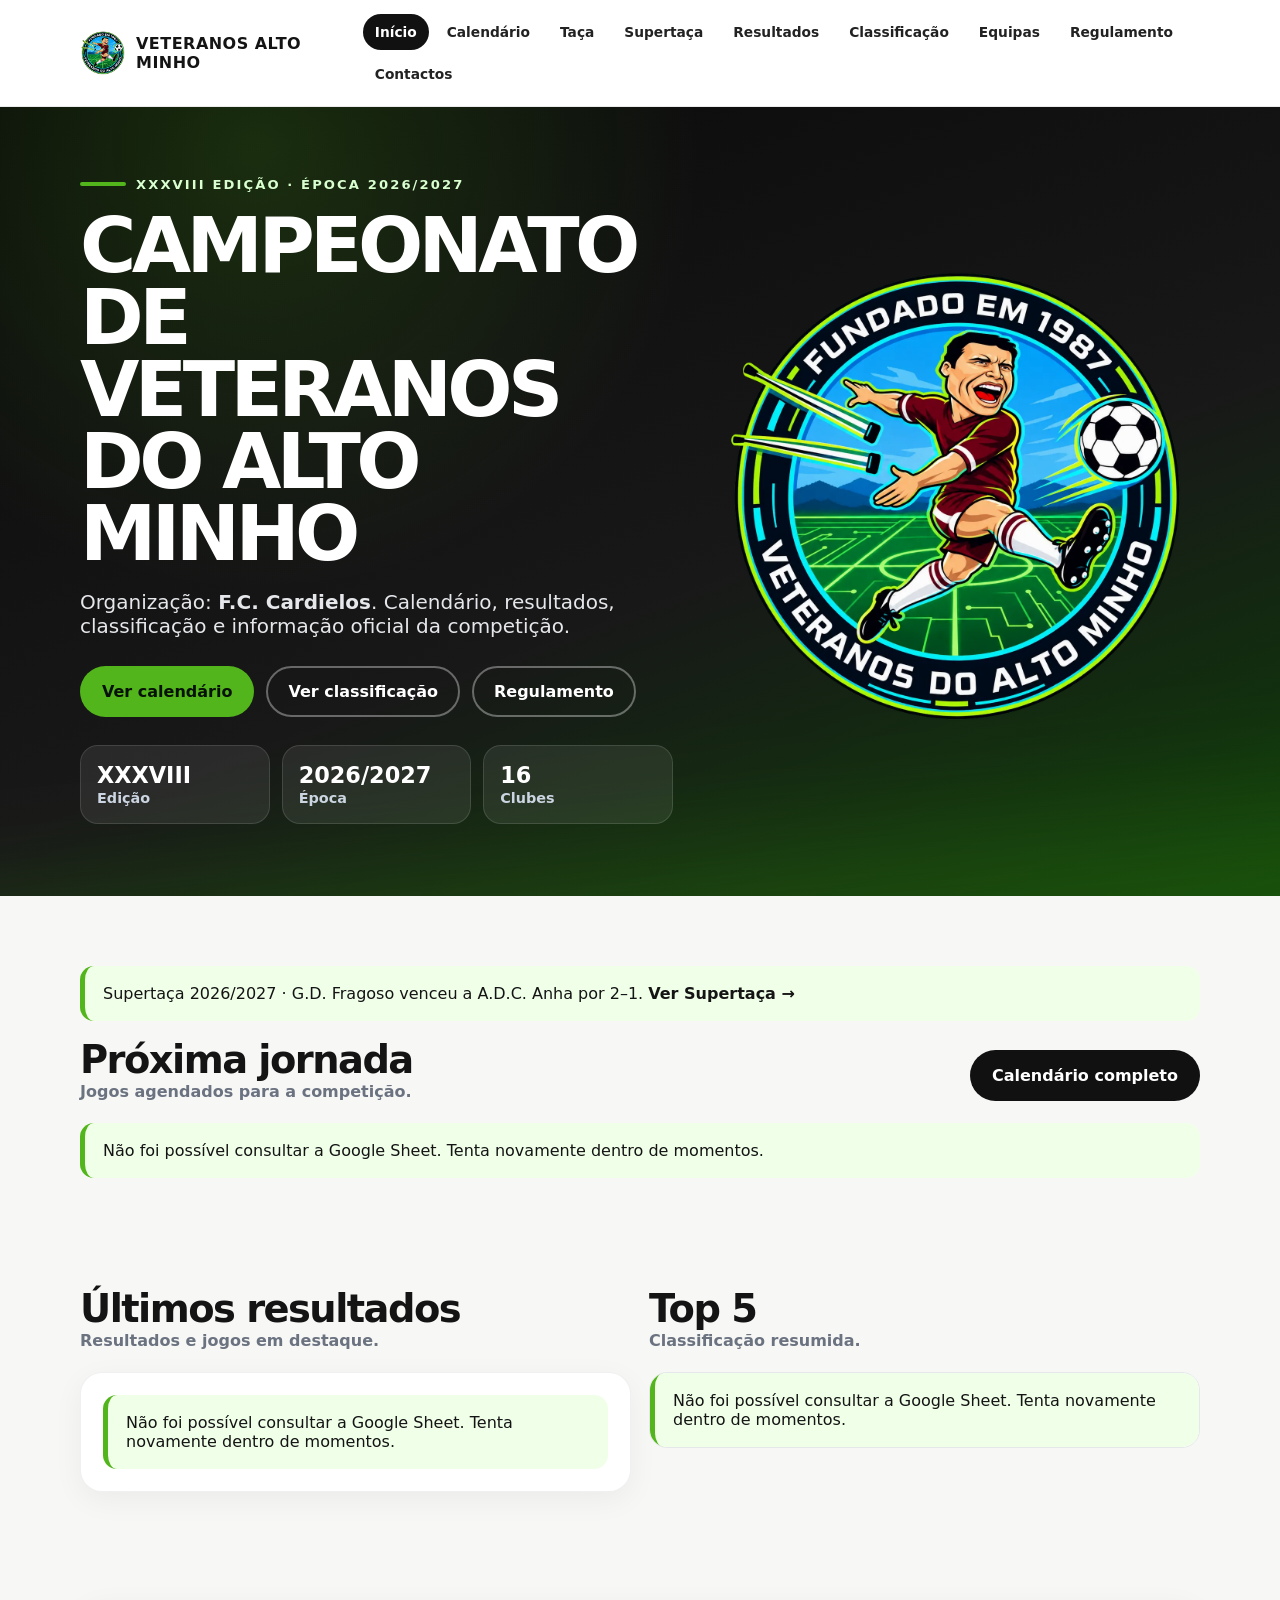
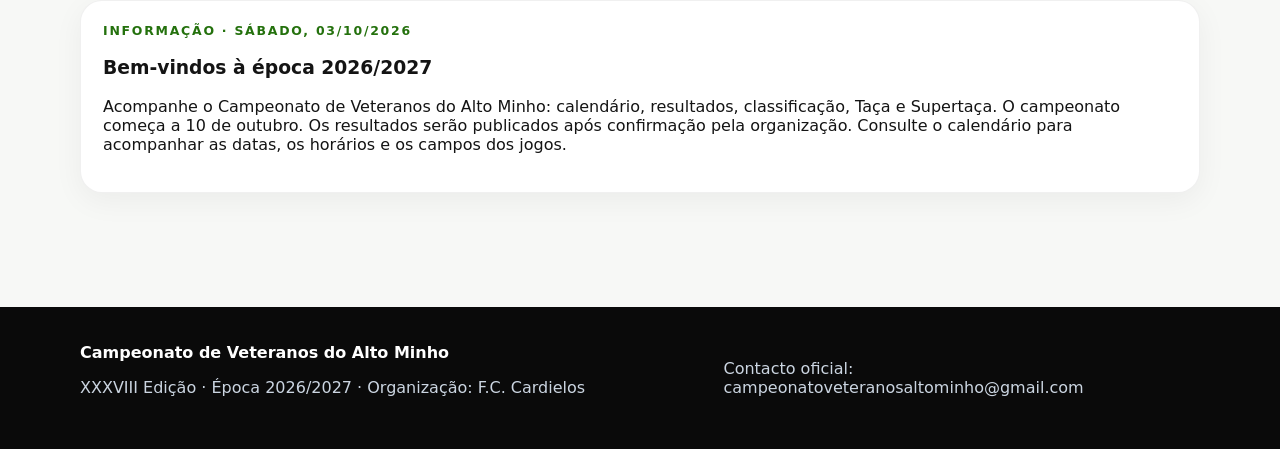
==== index.html @ b6aab8ee "Mostrar confirmação de horários a partir da coluna G da Agenda" ====
<!doctype html><html lang="pt"><head><meta charset="utf-8"><meta name="viewport" content="width=device-width, initial-scale=1"><title>Campeonato de Veteranos do Alto Minho</title><meta name="description" content="Site oficial do Campeonato de Veteranos do Alto Minho - XXXVIII Edição, Época 2026/2027.">
<link rel="canonical" href="https://veteranosaltominho.pt/">
<meta property="og:type" content="website">
<meta property="og:locale" content="pt_PT">
<meta property="og:site_name" content="Campeonato de Veteranos do Alto Minho">
<meta property="og:title" content="Campeonato de Veteranos do Alto Minho 2026/2027">
<meta property="og:description" content="Calendário, resultados, classificação e informação oficial do Campeonato de Veteranos do Alto Minho, organizado pelo F.C. Cardielos.">
<meta property="og:url" content="https://veteranosaltominho.pt/">
<meta property="og:image" content="https://veteranosaltominho.pt/assets/logo-veteranos-futurista-a.webp">
<meta name="twitter:card" content="summary">
<meta name="twitter:title" content="Campeonato de Veteranos do Alto Minho 2026/2027">
<meta name="twitter:description" content="Calendário, resultados, classificação e informação oficial da competição.">
<meta name="twitter:image" content="https://veteranosaltominho.pt/assets/logo-veteranos-futurista-a.webp"><link rel="stylesheet" href="css/style.css?v=horarios-20261012"></head><body>
<header class="site-header">
  <div class="container nav">
    <a class="brand" href="index.html"><span class="brand-mark"><img src="assets/logo-veteranos-futurista-a.webp" alt="Símbolo moderno do Campeonato de Veteranos do Alto Minho"></span><span>Veteranos Alto Minho</span></a>
    <button class="menu-toggle" type="button">Menu</button>
    <nav class="nav-links" aria-label="Navegação principal">
      <a href="index.html">Início</a>
      <a href="calendario.html">Calendário</a>
      <a href="taca.html">Taça</a>
      <a href="supertaca.html">Supertaça</a>
      <a href="resultados.html">Resultados</a>
      <a href="classificacao.html">Classificação</a>
      <a href="equipas.html">Equipas</a>
      <a href="https://drive.google.com/file/d/1g0T4pOqf1OW-V-WvV_u14Z8r9iGljokA/view?usp=sharing" target="_blank" rel="noopener noreferrer">Regulamento</a>
      <a href="contactos.html">Contactos</a>
    </nav>
  </div>
</header>
<main>
<section class="hero"><div class="container hero-inner"><div><span class="eyebrow">XXXVIII Edição · Época 2026/2027</span><h1>Campeonato de Veteranos do Alto Minho</h1><p>Organização: <strong>F.C. Cardielos</strong>. Calendário, resultados, classificação e informação oficial da competição.</p><div class="hero-actions"><a class="btn btn-primary" href="calendario.html">Ver calendário</a><a class="btn btn-ghost" href="classificacao.html">Ver classificação</a><a class="btn btn-ghost" href="https://drive.google.com/file/d/1g0T4pOqf1OW-V-WvV_u14Z8r9iGljokA/view?usp=sharing" target="_blank" rel="noopener noreferrer">Regulamento</a></div><div class="stats-strip"><div class="stat"><strong>XXXVIII</strong><span>Edição</span></div><div class="stat"><strong>2026/2027</strong><span>Época</span></div><div class="stat"><strong>16</strong><span>Clubes</span></div></div></div><div class="hero-logo"><img src="assets/logo-veteranos-futurista-a.webp" alt="Logótipo Campeonato de Veteranos do Alto Minho"></div></div></section>
<section class="section"><div class="container"><p class="notice">Supertaça 2026/2027 · G.D. Fragoso venceu a A.D.C. Anha por 2–1. <a href="supertaca.html"><strong>Ver Supertaça →</strong></a></p><div class="section-title"><div><h2>Próxima jornada</h2><p>Jogos agendados para a competição.</p></div><a class="btn btn-dark" href="calendario.html">Calendário completo</a></div><div class="jornadas-list" id="proxima-jornada"></div><div class="jornadas-mobile" id="proxima-jornada-mobile"></div></div></section>
<section class="section"><div class="container grid grid-2"><div><div class="section-title"><div><h2>Últimos resultados</h2><p>Resultados e jogos em destaque.</p></div></div><div class="card match-card" id="ultimos-resultados"></div></div><div><div class="section-title"><div><h2>Top 5</h2><p>Classificação resumida.</p></div></div><div class="table-wrap" id="classificacao-top"></div></div></div></section>
<section class="section"><div class="container" id="ultimo-comunicado"></div></section>
</main>
<footer class="footer">
  <div class="container footer-grid">
    <div>
      <strong>Campeonato de Veteranos do Alto Minho</strong>
      <p>XXXVIII Edição · Época 2026/2027 · Organização: F.C. Cardielos</p>
    </div>
    <div>
      <p>Contacto oficial: <a href="mailto:campeonatoveteranosaltominho@gmail.com">campeonatoveteranosaltominho@gmail.com</a></p>
    </div>
  </div>
</footer>
<script src="js/campeonato-sheet.js?v=horarios-20261012"></script><script src="js/app.js?v=horarios-20261012"></script><script>siteInit.initHome();</script></body></html>
---- css/style.css ----
:root{
  --green:#52b51b;
  --green-dark:#24710d;
  --black:#070707;
  --ink:#141414;
  --muted:#6b7280;
  --line:#e5e7eb;
  --bg:#f7f8f6;
  --card:#ffffff;
  --shadow:0 18px 50px rgba(0,0,0,.12);
  --radius:22px;
}
.supertaca-match{text-align:center;padding:32px 24px}
.supertaca-teams{display:grid;grid-template-columns:minmax(0,1fr) 60px minmax(0,1fr);align-items:center;gap:16px;margin:32px 0}
.supertaca-teams h2{margin:12px 0 8px;font-size:clamp(1.1rem,3vw,1.8rem);overflow-wrap:anywhere}
.supertaca-initials{display:grid;place-items:center;margin:auto;width:78px;height:78px;border-radius:18px;background:#f0ffe8;color:var(--green-dark);font-weight:900;font-size:1.4rem}
.supertaca-vs{font-size:1.3rem;font-weight:900;color:var(--muted)}
.supertaca-details{display:flex;justify-content:center;gap:20px 40px;flex-wrap:wrap;border-top:1px solid var(--line);padding-top:24px;line-height:1.7}
.supertaca-result{margin:24px 0 0}
.supertaca-info{margin-top:22px}
@media(max-width:480px){.supertaca-match{padding:24px 12px}.supertaca-teams{grid-template-columns:minmax(0,1fr) 32px minmax(0,1fr);gap:6px}.supertaca-initials{width:62px;height:62px}.supertaca-details{flex-direction:column;gap:12px}}
*{box-sizing:border-box}
html{scroll-behavior:smooth}
body{margin:0;font-family:Inter,system-ui,-apple-system,BlinkMacSystemFont,"Segoe UI",sans-serif;background:var(--bg);color:var(--ink)}
a{color:inherit;text-decoration:none}
img{max-width:100%;display:block}.container{width:min(1120px,92vw);margin:0 auto}
.site-header{position:sticky;top:0;z-index:50;background:rgba(255,255,255,.92);backdrop-filter:blur(14px);border-bottom:1px solid rgba(0,0,0,.08)}
.nav{display:flex;align-items:center;justify-content:space-between;padding:14px 0;gap:20px}.brand{display:flex;align-items:center;gap:10px;font-weight:900;letter-spacing:.03em;text-transform:uppercase}.brand-mark{width:38px;height:38px;border-radius:12px;background:linear-gradient(135deg,var(--green),var(--green-dark));display:grid;place-items:center;color:#fff;font-weight:900}.nav-links{display:flex;align-items:center;gap:6px;flex-wrap:wrap}.nav-links a{font-weight:800;font-size:.86rem;padding:10px 12px;border-radius:999px;color:#222}.nav-links a:hover,.nav-links a.active{background:#111;color:#fff}.menu-toggle{display:none;border:0;background:#111;color:#fff;border-radius:12px;padding:10px 12px;font-weight:900}
.hero{position:relative;overflow:hidden;background:radial-gradient(circle at 20% 5%,rgba(82,181,27,.2),transparent 35%),linear-gradient(160deg,#090909 0%,#181818 58%,#0d3d08 100%);color:#fff}.hero::after{content:"";position:absolute;inset:auto -12% -35% -12%;height:320px;background:rgba(82,181,27,.17);filter:blur(60px);transform:rotate(-5deg)}.hero-inner{position:relative;z-index:1;display:grid;grid-template-columns:1.1fr .9fr;gap:42px;align-items:center;padding:64px 0 72px}.eyebrow{display:inline-flex;align-items:center;gap:10px;font-size:.82rem;font-weight:900;letter-spacing:.16em;text-transform:uppercase;color:#d9ffd0}.eyebrow::before{content:"";width:46px;height:4px;background:var(--green);border-radius:999px}.hero h1{font-size:clamp(2.4rem,6vw,5.6rem);line-height:.94;margin:18px 0 12px;letter-spacing:-.06em;text-transform:uppercase}.hero p{font-size:clamp(1rem,2vw,1.25rem);color:#e5e7eb;max-width:720px}.hero-actions{display:flex;gap:12px;flex-wrap:wrap;margin-top:28px}.btn{display:inline-flex;align-items:center;justify-content:center;border-radius:999px;padding:14px 20px;font-weight:900;border:2px solid transparent;transition:.2s}.btn-primary{background:var(--green);color:#071107}.btn-primary:hover{transform:translateY(-2px);box-shadow:0 10px 24px rgba(82,181,27,.35)}.btn-ghost{border-color:rgba(255,255,255,.35);color:#fff}.btn-dark{background:#111;color:#fff}.hero-logo{background:#fff;border-radius:28px;padding:18px;box-shadow:var(--shadow);transform:rotate(1deg)}.hero-logo img{border-radius:20px}.stats-strip{display:grid;grid-template-columns:repeat(3,1fr);gap:12px;margin-top:28px}.stat{background:rgba(255,255,255,.08);border:1px solid rgba(255,255,255,.12);border-radius:18px;padding:16px}.stat strong{display:block;font-size:1.4rem;color:#fff}.stat span{color:#cbd5e1;font-weight:700;font-size:.9rem}.section{padding:54px 0}.section-title{display:flex;align-items:end;justify-content:space-between;gap:16px;margin-bottom:22px}.section-title h2{font-size:clamp(1.7rem,3vw,2.6rem);margin:0;letter-spacing:-.04em}.section-title p{margin:0;color:var(--muted);font-weight:700}.grid{display:grid;gap:18px}.grid-3{grid-template-columns:repeat(3,1fr)}.grid-2{grid-template-columns:repeat(2,1fr)}.card{background:var(--card);border:1px solid rgba(0,0,0,.06);border-radius:var(--radius);padding:22px;box-shadow:0 8px 30px rgba(0,0,0,.05)}.card-kicker{font-size:.78rem;text-transform:uppercase;letter-spacing:.14em;color:var(--green-dark);font-weight:900;margin-bottom:8px}.match-card{display:grid;gap:12px}.match-row{display:flex;align-items:center;justify-content:space-between;gap:12px;padding:12px 0;border-bottom:1px solid var(--line)}.match-row:last-child{border-bottom:0}.team{font-weight:900}.score{font-weight:900;background:#111;color:#fff;border-radius:12px;padding:6px 10px;min-width:58px;text-align:center}.meta{font-size:.9rem;color:var(--muted);font-weight:700}.pill{display:inline-flex;background:#ecfdf3;color:#17670d;border:1px solid #bff0b5;border-radius:999px;padding:6px 10px;font-size:.78rem;font-weight:900;text-transform:uppercase}.table-wrap{overflow-x:auto;border-radius:18px;border:1px solid var(--line);background:#fff}table{width:100%;border-collapse:collapse;min-width:720px}th,td{text-align:left;padding:14px 16px;border-bottom:1px solid var(--line);white-space:nowrap}th{font-size:.76rem;letter-spacing:.12em;text-transform:uppercase;background:#111;color:#fff}tr:last-child td{border-bottom:0}td.num,th.num{text-align:center}.rank{display:inline-grid;place-items:center;width:30px;height:30px;border-radius:10px;background:var(--green);font-weight:900;color:#fff}.page-hero{background:#111;color:#fff;padding:48px 0}.page-hero h1{margin:8px 0 0;font-size:clamp(2rem,5vw,4rem);letter-spacing:-.05em;text-transform:uppercase}.page-hero .eyebrow{color:#d9ffd0}.footer{background:#0a0a0a;color:#fff;margin-top:60px;padding:36px 0}.footer-grid{display:grid;grid-template-columns:1.3fr 1fr;gap:24px}.footer p{color:#cbd5e1}.notice{border-left:5px solid var(--green);background:#f0ffe8;padding:18px;border-radius:14px}.mobile-card{display:none}.logo-small{width:84px;height:84px;object-fit:contain;border-radius:16px;background:#fff}.team-card{display:flex;gap:16px;align-items:center}.team-badge{width:52px;height:52px;border-radius:16px;background:#111;color:#fff;display:grid;place-items:center;font-weight:900;border:4px solid var(--green)}
@media (max-width:820px){.nav{align-items:flex-start}.menu-toggle{display:block}.nav-links{display:none;width:100%;flex-direction:column;align-items:stretch}.nav.open{flex-wrap:wrap}.nav.open .nav-links{display:flex}.nav-links a{border-radius:12px;background:#f3f4f6}.hero-inner{grid-template-columns:1fr;padding:36px 0 46px}.hero-logo{order:-1;max-width:420px;margin:0 auto}.stats-strip{grid-template-columns:1fr}.grid-3,.grid-2{grid-template-columns:1fr}.section-title{display:block}.footer-grid{grid-template-columns:1fr}table{display:none}.mobile-card{display:grid;gap:12px}.mobile-item{background:#fff;border:1px solid var(--line);border-radius:18px;padding:16px}.mobile-item h3{margin:0 0 8px;font-size:1rem}.mobile-pair{display:flex;justify-content:space-between;border-top:1px solid var(--line);padding-top:8px;margin-top:8px;gap:10px}.hero h1{font-size:3rem}.container{width:min(94vw,1120px)}}

/* Símbolos oficiais sem inclinação nem recorte. */
.brand-mark{flex:none;background:#fff;border:1px solid var(--line);padding:2px;overflow:hidden}
.brand-mark img{display:block;width:100%;height:100%;object-fit:contain}
.hero-logo{transform:none}
.hero-logo img{display:block;width:100%;height:auto;object-fit:contain;border-radius:0}

/* O novo símbolo circular funciona sem moldura tanto no menu como na capa. */
.brand-mark{width:46px;height:46px;border:0;border-radius:50%;padding:0;background:transparent;overflow:visible}
.hero-logo{padding:0;border-radius:0;background:transparent;box-shadow:none}

/* Duas colunas de largura igual mantêm todos os resultados no mesmo eixo. */
.match-row{display:grid;grid-template-columns:minmax(0,1fr) 68px minmax(0,1fr);align-items:center;gap:14px}
.match-row>div{min-width:0}
.score{width:68px;min-width:68px;justify-self:center}

.jornadas-list{display:grid;gap:24px}
.jornada-card{background:#fff;border:1px solid var(--line);border-radius:18px;overflow:hidden;box-shadow:0 8px 30px rgba(0,0,0,.05)}
.jornada-heading{display:flex;align-items:baseline;justify-content:space-between;gap:16px;padding:16px 22px;background:#111;color:#fff}
.jornada-heading h2{margin:0;font-size:1.3rem}
.jornada-heading span{font-weight:700;color:#d9ffd0}
.jornada-games{padding:4px 22px}
.jornadas-mobile{display:none}
@media (max-width:820px){
  .jornadas-list{display:none}
  .jornadas-mobile{display:grid;gap:22px}
  .jornada-heading{align-items:flex-start;flex-direction:column;gap:4px}
  .jornada-mobile-games{display:grid;gap:10px;padding:12px}
}

.taca-note{margin:0 0 24px}
.taca-rounds{display:grid;gap:24px}
.taca-games{display:grid;grid-template-columns:repeat(2,minmax(0,1fr));gap:14px;padding:20px 22px}
.taca-game{border:1px solid var(--line);border-radius:14px;padding:14px 16px;min-width:0}
.taca-game .card-kicker{display:block;margin-bottom:8px}
.taca-pair{display:grid;grid-template-columns:minmax(0,1fr) 36px;align-items:center;gap:12px;padding:8px 0;font-weight:800}
.taca-pair+.taca-pair{border-top:1px solid var(--line)}
.taca-pair strong{display:grid;place-items:center;min-height:32px;border-radius:8px;background:#f2f5ef;font-variant-numeric:tabular-nums}
@media (max-width:640px){.taca-games{grid-template-columns:1fr;padding:14px}}


/* Emblemas dos clubes na página Equipas */
.team-card{align-items:center;min-width:0}
.team-logo{flex:0 0 82px;width:82px;height:82px;object-fit:contain;padding:5px;background:#fff;border:1px solid var(--line);border-radius:16px}
.team-card-info{min-width:0}
.team-card-info h3{margin:0 0 8px;overflow-wrap:anywhere}
.team-card-info p{margin:0 0 10px}


/* Emblemas nos jogos e classificacao */
.team-label{display:flex;align-items:center;gap:9px;min-width:0}
.team-label strong{min-width:0;overflow-wrap:anywhere}
.team-label.away{justify-content:flex-end;text-align:right}
.team-emblem{width:34px;height:34px;flex:0 0 34px;object-fit:contain;padding:2px;background:#fff;border:1px solid var(--line);border-radius:50%}
.mobile-pair .mobile-team{min-width:0;display:flex;align-items:center;justify-content:flex-start}
.mobile-pair .mobile-team:last-child{justify-content:flex-end;text-align:right}
.mobile-pair .team-label{gap:6px}
.mobile-pair .team-emblem{width:27px;height:27px;flex-basis:27px}
.mobile-card h3 .team-label{display:inline-flex;vertical-align:middle}
.supertaca-logo{display:block;width:88px;height:88px;object-fit:contain;margin:0 auto 10px;padding:6px;background:#fff;border:1px solid var(--line);border-radius:50%}
@media(max-width:640px){.team-emblem{width:29px;height:29px;flex-basis:29px}.match-row{gap:8px}}


/* Informação do jogo alinhada por baixo do VS */
.match-row{display:grid;grid-template-columns:minmax(0,1fr) minmax(160px,240px) minmax(0,1fr);align-items:center;gap:16px;padding:16px 0}
.match-home{min-width:0}
.match-away{min-width:0;text-align:right}
.match-center{display:flex;flex-direction:column;align-items:center;gap:8px;min-width:0;text-align:center}
.match-info{display:flex;flex-direction:column;align-items:center;gap:2px;max-width:100%;color:var(--muted);font-size:.82rem;font-weight:700;line-height:1.35}
.match-info>span:last-child{overflow-wrap:anywhere}
.match-info strong{color:var(--ink)}
.match-date{font-size:.75rem}
.mobile-pair{align-items:center}
.mobile-pair .score{flex:0 0 auto}
.mobile-item>.match-info{text-align:center;margin:10px auto 0}
.mobile-item>.pill{margin-top:8px}
@media(max-width:640px){
  .match-row{grid-template-columns:minmax(0,1fr) auto minmax(0,1fr);gap:8px;padding:12px 0}
  .match-center{max-width:140px}
  .match-info{font-size:.76rem}
}

/* Emblemas e nomes oficiais no quadro da Taça */
.taca-pair{align-items:center;min-width:0}
.taca-pair .team-label{gap:7px;font-size:.9rem}
.taca-pair .team-label strong{white-space:normal;overflow-wrap:anywhere}
.taca-pair .team-emblem{width:28px;height:28px;flex-basis:28px}
.taca-draw-placeholder{color:var(--muted);font-weight:700;font-size:.88rem}

.match-status-pending{background:#fff7df;color:#805300;border-color:#e8c76c}.match-status-confirmed{background:#ecfdf3;color:#17670d;border-color:#bff0b5}.match-status-finished{background:#f3f4f6;color:#4b5563;border-color:#d1d5db}.match-center>.pill{margin-top:8px;white-space:normal;text-align:center;justify-content:center}
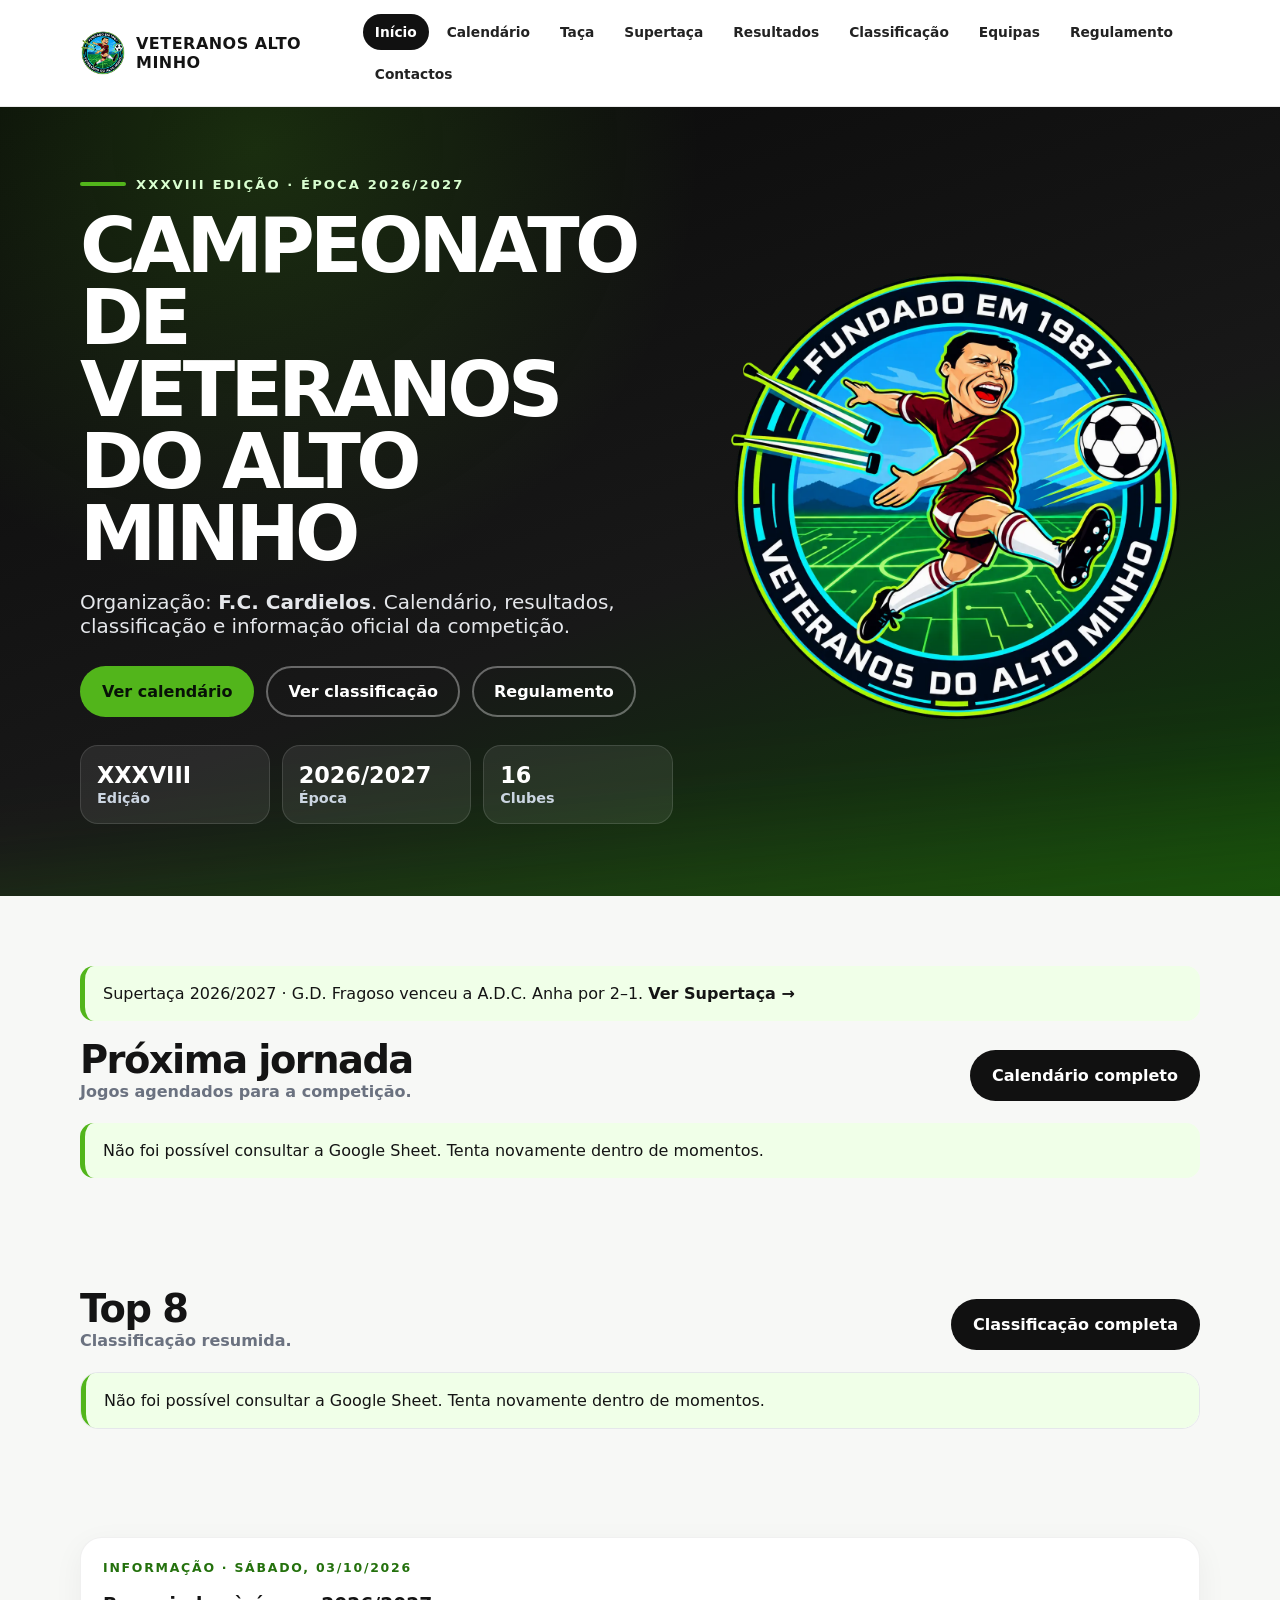
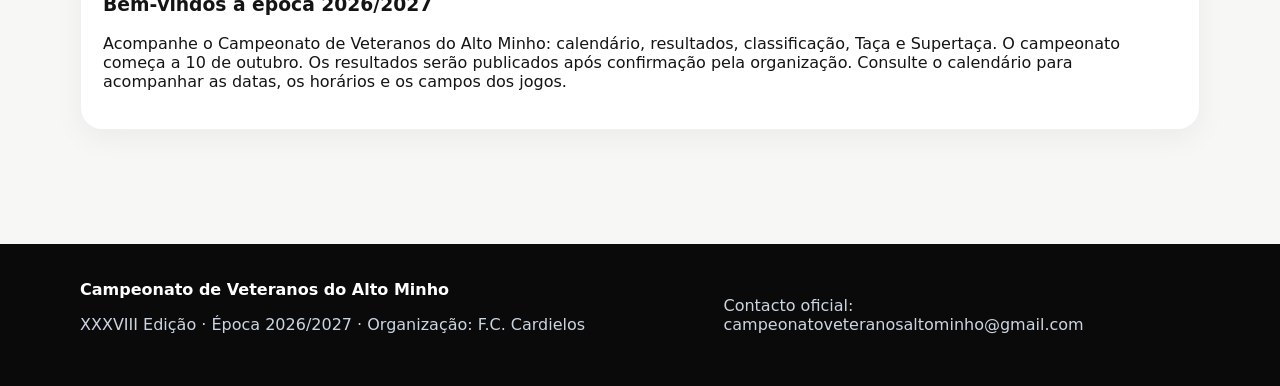
==== commit c64a0bc2: "Mostrar Top 8 e classificação mobile compacta com pontos junto ao nome" ====
--- a/index.html
+++ b/index.html
@@ -10,7 +10,7 @@
 <meta name="twitter:card" content="summary">
 <meta name="twitter:title" content="Campeonato de Veteranos do Alto Minho 2026/2027">
 <meta name="twitter:description" content="Calendário, resultados, classificação e informação oficial da competição.">
-<meta name="twitter:image" content="https://veteranosaltominho.pt/assets/logo-veteranos-futurista-a.webp"><link rel="stylesheet" href="css/style.css?v=horarios-20261012"></head><body>
+<meta name="twitter:image" content="https://veteranosaltominho.pt/assets/logo-veteranos-futurista-a.webp"><link rel="stylesheet" href="css/style.css?v=top8-pontos-20261013"></head><body>
 <header class="site-header">
   <div class="container nav">
     <a class="brand" href="index.html"><span class="brand-mark"><img src="assets/logo-veteranos-futurista-a.webp" alt="Símbolo moderno do Campeonato de Veteranos do Alto Minho"></span><span>Veteranos Alto Minho</span></a>
@@ -31,7 +31,7 @@
 <main>
 <section class="hero"><div class="container hero-inner"><div><span class="eyebrow">XXXVIII Edição · Época 2026/2027</span><h1>Campeonato de Veteranos do Alto Minho</h1><p>Organização: <strong>F.C. Cardielos</strong>. Calendário, resultados, classificação e informação oficial da competição.</p><div class="hero-actions"><a class="btn btn-primary" href="calendario.html">Ver calendário</a><a class="btn btn-ghost" href="classificacao.html">Ver classificação</a><a class="btn btn-ghost" href="https://drive.google.com/file/d/1g0T4pOqf1OW-V-WvV_u14Z8r9iGljokA/view?usp=sharing" target="_blank" rel="noopener noreferrer">Regulamento</a></div><div class="stats-strip"><div class="stat"><strong>XXXVIII</strong><span>Edição</span></div><div class="stat"><strong>2026/2027</strong><span>Época</span></div><div class="stat"><strong>16</strong><span>Clubes</span></div></div></div><div class="hero-logo"><img src="assets/logo-veteranos-futurista-a.webp" alt="Logótipo Campeonato de Veteranos do Alto Minho"></div></div></section>
 <section class="section"><div class="container"><p class="notice">Supertaça 2026/2027 · G.D. Fragoso venceu a A.D.C. Anha por 2–1. <a href="supertaca.html"><strong>Ver Supertaça →</strong></a></p><div class="section-title"><div><h2>Próxima jornada</h2><p>Jogos agendados para a competição.</p></div><a class="btn btn-dark" href="calendario.html">Calendário completo</a></div><div class="jornadas-list" id="proxima-jornada"></div><div class="jornadas-mobile" id="proxima-jornada-mobile"></div></div></section>
-<section class="section"><div class="container grid grid-2"><div><div class="section-title"><div><h2>Últimos resultados</h2><p>Resultados e jogos em destaque.</p></div></div><div class="card match-card" id="ultimos-resultados"></div></div><div><div class="section-title"><div><h2>Top 5</h2><p>Classificação resumida.</p></div></div><div class="table-wrap" id="classificacao-top"></div></div></div></section>
+<section class="section"><div class="container"><div class="section-title"><div><h2>Top 8</h2><p>Classificação resumida.</p></div><a class="btn btn-dark" href="classificacao.html">Classificação completa</a></div><div class="table-wrap" id="classificacao-top"></div></div></section>
 <section class="section"><div class="container" id="ultimo-comunicado"></div></section>
 </main>
 <footer class="footer">
@@ -45,4 +45,4 @@
     </div>
   </div>
 </footer>
-<script src="js/campeonato-sheet.js?v=horarios-20261012"></script><script src="js/app.js?v=horarios-20261012"></script><script>siteInit.initHome();</script></body></html>+<script src="js/campeonato-sheet.js?v=horarios-20261012"></script><script src="js/app.js?v=top8-pontos-20261013"></script><script>siteInit.initHome();</script></body></html>
--- a/css/style.css
+++ b/css/style.css
@@ -118,3 +118,31 @@
 .taca-draw-placeholder{color:var(--muted);font-weight:700;font-size:.88rem}
 
 .match-status-pending{background:#fff7df;color:#805300;border-color:#e8c76c}.match-status-confirmed{background:#ecfdf3;color:#17670d;border-color:#bff0b5}.match-status-finished{background:#f3f4f6;color:#4b5563;border-color:#d1d5db}.match-center>.pill{margin-top:8px;white-space:normal;text-align:center;justify-content:center}
+
+/* Mais espaço para os nomes junto aos emblemas no telemóvel. */
+@media(max-width:820px){
+  .jornada-mobile-games{padding:8px}
+  .mobile-item{padding:12px}
+  .mobile-pair:has(.mobile-team){display:grid;grid-template-columns:minmax(0,1fr) 48px minmax(0,1fr);gap:6px}
+  .mobile-pair .mobile-team{width:100%}
+  .mobile-pair .team-label{width:100%;gap:4px;font-size:.94rem}
+  .mobile-pair .team-label strong{overflow-wrap:normal;word-break:normal}
+  .mobile-pair .team-emblem{width:24px;height:24px;flex-basis:24px}
+  .mobile-pair:has(.mobile-team) .score{width:48px;min-width:48px;padding:6px 4px;font-size:.94rem}
+}
+@media(max-width:380px){
+  .mobile-pair .team-label{flex-direction:column;align-items:flex-start}
+  .mobile-pair .team-label.away{align-items:flex-end}
+  .mobile-pair .team-label.away .team-emblem{order:-1}
+}
+
+@media(max-width:820px){
+  .standings-item h3{display:flex;align-items:center;gap:8px}
+  .standings-item h3 .rank{flex:none}
+  .standings-item h3 .team-label{display:flex;flex:1;min-width:0}
+  .standings-stats{display:flex;align-items:center;justify-content:space-between;gap:6px;border-top:1px solid var(--line);padding-top:8px;font-size:.75rem;white-space:nowrap;color:var(--muted);font-variant-numeric:tabular-nums}
+  .standings-stats strong{color:var(--ink)}
+  .standings-points{display:flex;align-items:baseline;justify-content:center;gap:3px;flex:none;min-width:46px;background:#111;color:#fff;border-radius:10px;padding:6px 7px;white-space:nowrap}
+  .standings-points strong{font-size:1.125rem;font-weight:900;color:#fff}
+  .standings-points small{font-size:.6875rem;font-weight:700;color:#fff}
+}
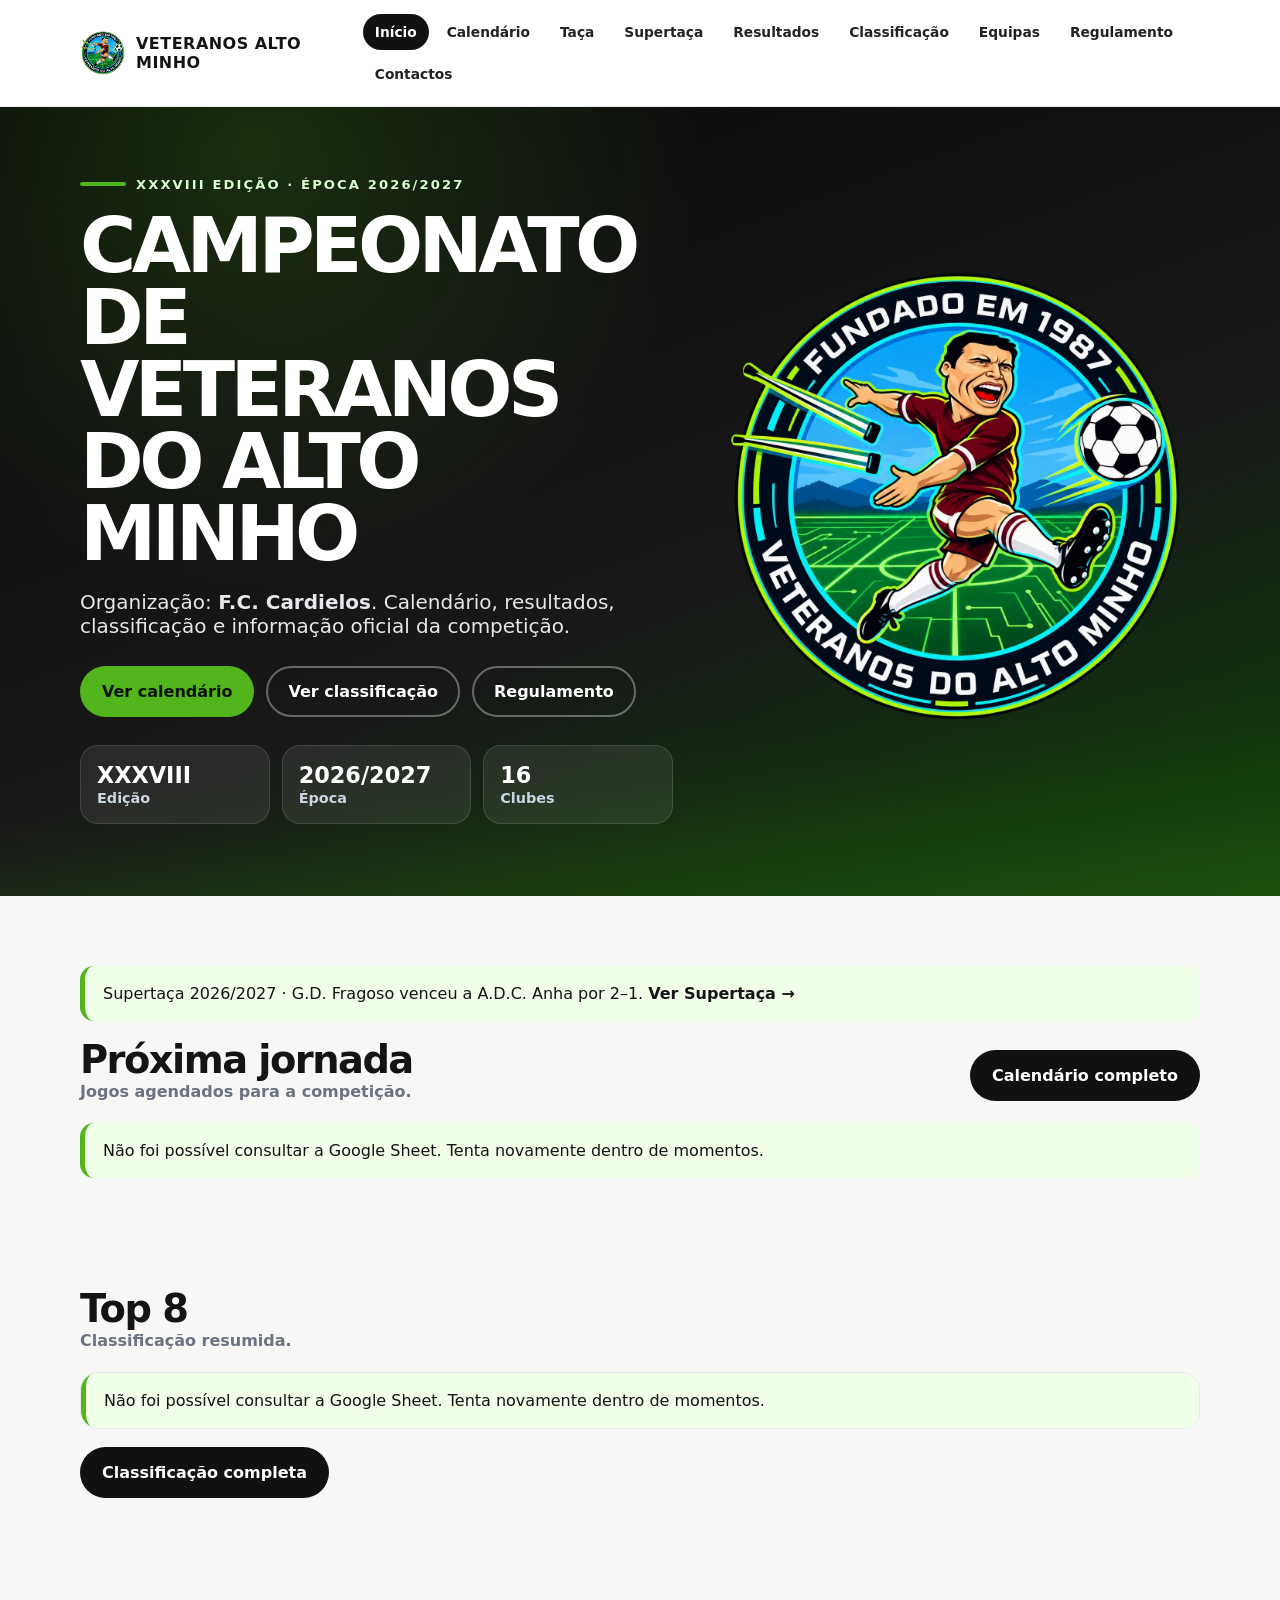
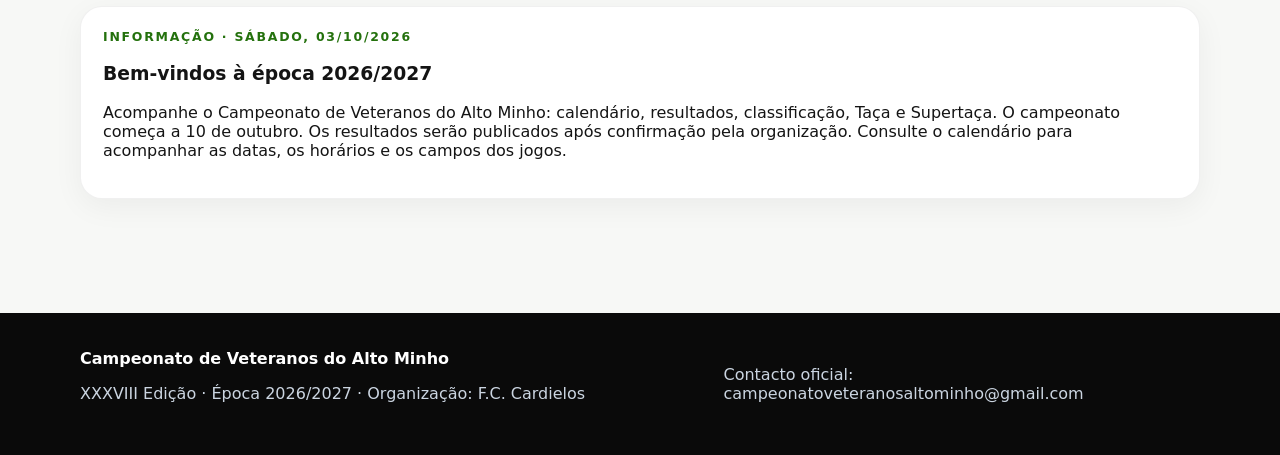
==== commit dc82f900: "Colocar classificação completa abaixo da lista Top 8" ====
--- a/index.html
+++ b/index.html
@@ -31,7 +31,7 @@
 <main>
 <section class="hero"><div class="container hero-inner"><div><span class="eyebrow">XXXVIII Edição · Época 2026/2027</span><h1>Campeonato de Veteranos do Alto Minho</h1><p>Organização: <strong>F.C. Cardielos</strong>. Calendário, resultados, classificação e informação oficial da competição.</p><div class="hero-actions"><a class="btn btn-primary" href="calendario.html">Ver calendário</a><a class="btn btn-ghost" href="classificacao.html">Ver classificação</a><a class="btn btn-ghost" href="https://drive.google.com/file/d/1g0T4pOqf1OW-V-WvV_u14Z8r9iGljokA/view?usp=sharing" target="_blank" rel="noopener noreferrer">Regulamento</a></div><div class="stats-strip"><div class="stat"><strong>XXXVIII</strong><span>Edição</span></div><div class="stat"><strong>2026/2027</strong><span>Época</span></div><div class="stat"><strong>16</strong><span>Clubes</span></div></div></div><div class="hero-logo"><img src="assets/logo-veteranos-futurista-a.webp" alt="Logótipo Campeonato de Veteranos do Alto Minho"></div></div></section>
 <section class="section"><div class="container"><p class="notice">Supertaça 2026/2027 · G.D. Fragoso venceu a A.D.C. Anha por 2–1. <a href="supertaca.html"><strong>Ver Supertaça →</strong></a></p><div class="section-title"><div><h2>Próxima jornada</h2><p>Jogos agendados para a competição.</p></div><a class="btn btn-dark" href="calendario.html">Calendário completo</a></div><div class="jornadas-list" id="proxima-jornada"></div><div class="jornadas-mobile" id="proxima-jornada-mobile"></div></div></section>
-<section class="section"><div class="container"><div class="section-title"><div><h2>Top 8</h2><p>Classificação resumida.</p></div><a class="btn btn-dark" href="classificacao.html">Classificação completa</a></div><div class="table-wrap" id="classificacao-top"></div></div></section>
+<section class="section"><div class="container"><div class="section-title"><div><h2>Top 8</h2><p>Classificação resumida.</p></div></div><div class="table-wrap" id="classificacao-top"></div><div style="margin-top:18px"><a class="btn btn-dark" href="classificacao.html">Classificação completa</a></div></div></section>
 <section class="section"><div class="container" id="ultimo-comunicado"></div></section>
 </main>
 <footer class="footer">
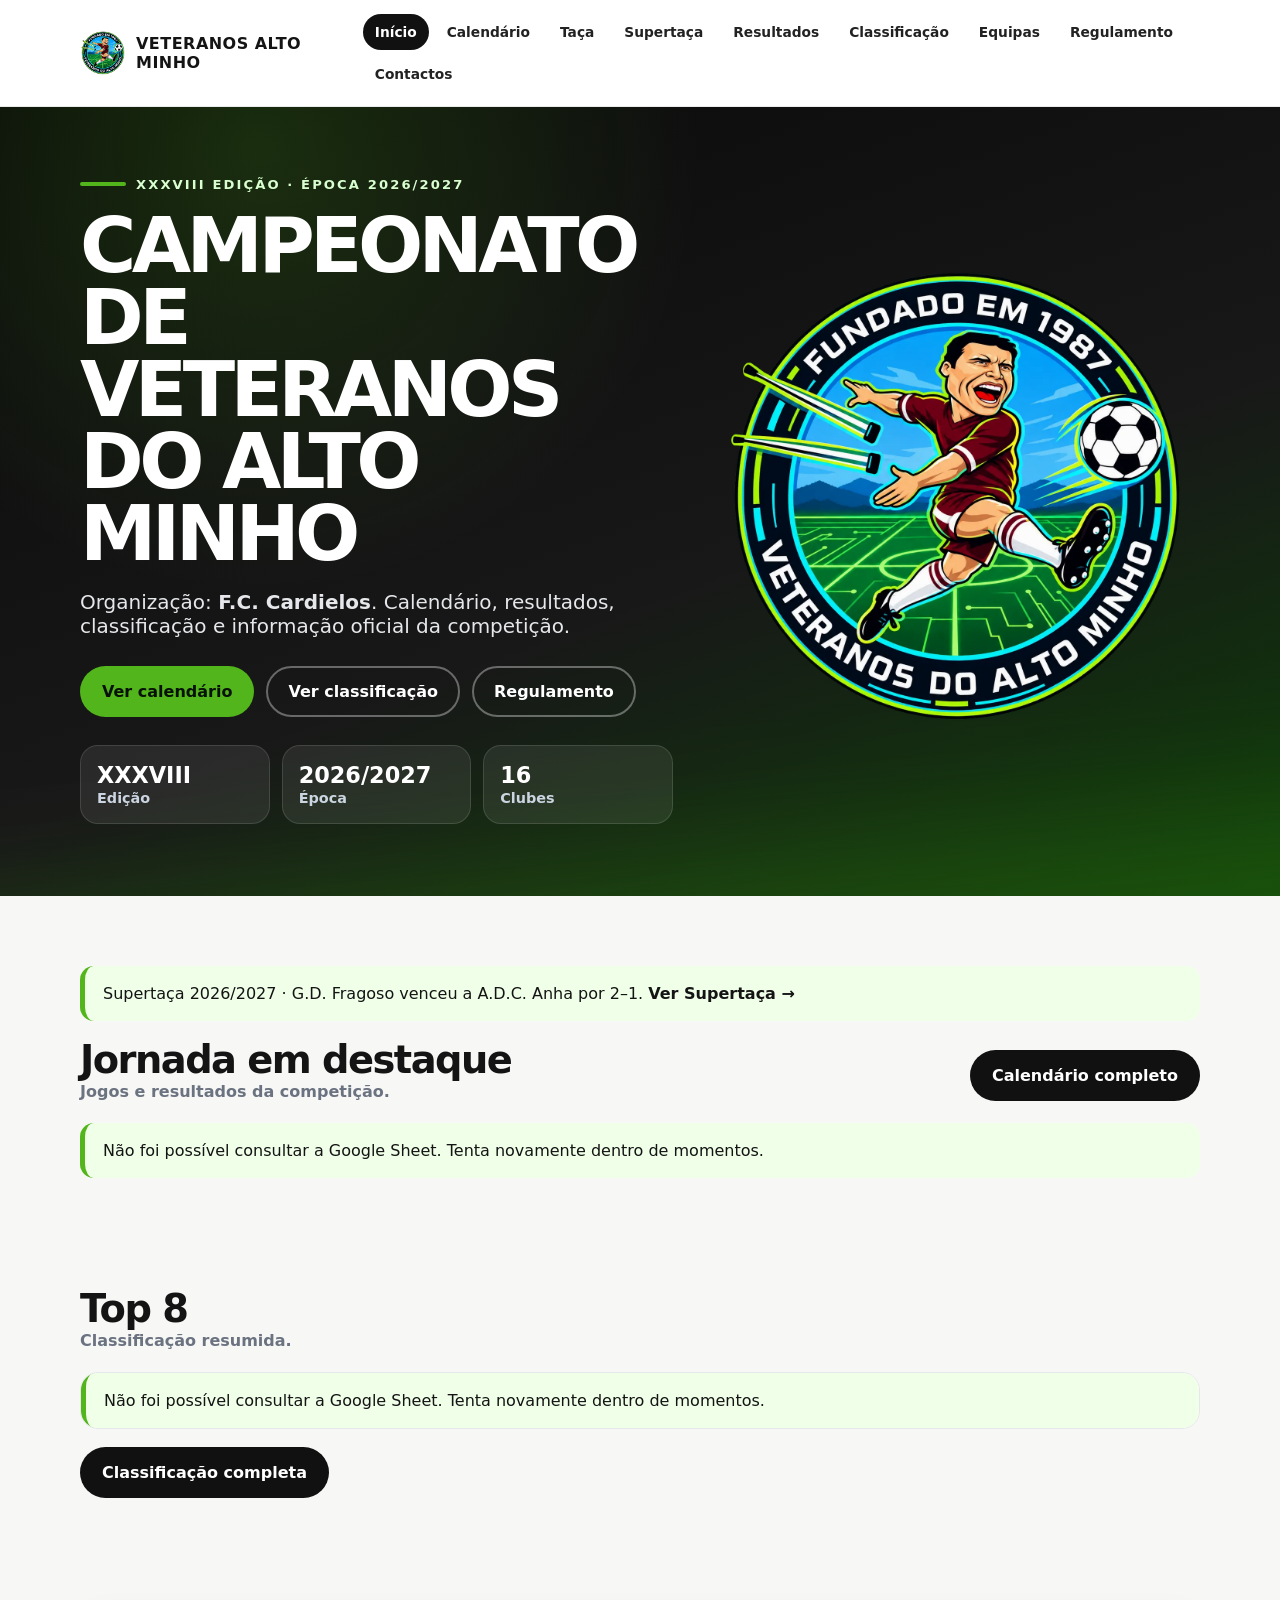
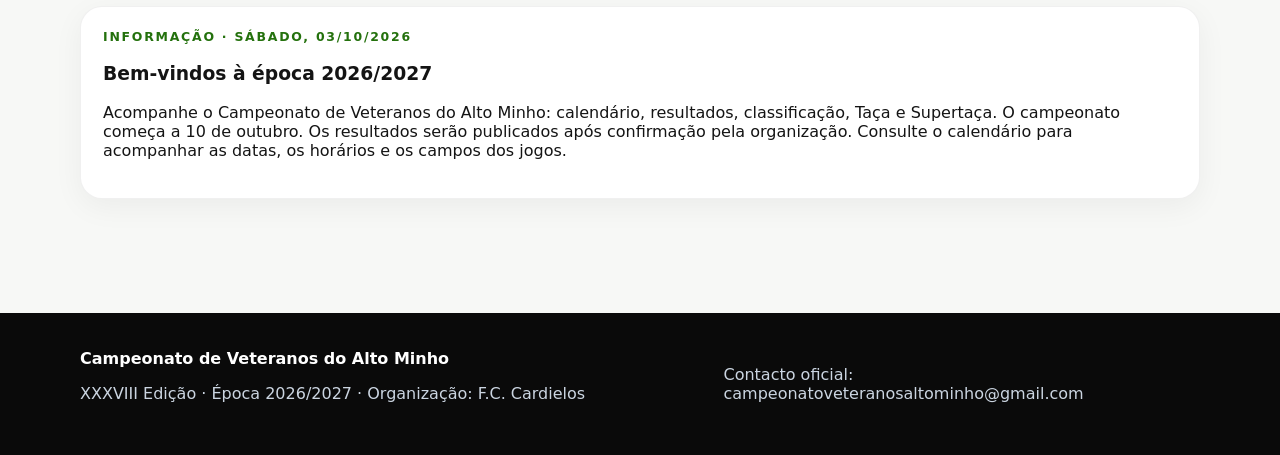
==== commit 7b4b3f33: "Atualizar título da jornada em destaque e versão do JavaScript" ====
--- a/index.html
+++ b/index.html
@@ -30,7 +30,7 @@
 </header>
 <main>
 <section class="hero"><div class="container hero-inner"><div><span class="eyebrow">XXXVIII Edição · Época 2026/2027</span><h1>Campeonato de Veteranos do Alto Minho</h1><p>Organização: <strong>F.C. Cardielos</strong>. Calendário, resultados, classificação e informação oficial da competição.</p><div class="hero-actions"><a class="btn btn-primary" href="calendario.html">Ver calendário</a><a class="btn btn-ghost" href="classificacao.html">Ver classificação</a><a class="btn btn-ghost" href="https://drive.google.com/file/d/1g0T4pOqf1OW-V-WvV_u14Z8r9iGljokA/view?usp=sharing" target="_blank" rel="noopener noreferrer">Regulamento</a></div><div class="stats-strip"><div class="stat"><strong>XXXVIII</strong><span>Edição</span></div><div class="stat"><strong>2026/2027</strong><span>Época</span></div><div class="stat"><strong>16</strong><span>Clubes</span></div></div></div><div class="hero-logo"><img src="assets/logo-veteranos-futurista-a.webp" alt="Logótipo Campeonato de Veteranos do Alto Minho"></div></div></section>
-<section class="section"><div class="container"><p class="notice">Supertaça 2026/2027 · G.D. Fragoso venceu a A.D.C. Anha por 2–1. <a href="supertaca.html"><strong>Ver Supertaça →</strong></a></p><div class="section-title"><div><h2>Próxima jornada</h2><p>Jogos agendados para a competição.</p></div><a class="btn btn-dark" href="calendario.html">Calendário completo</a></div><div class="jornadas-list" id="proxima-jornada"></div><div class="jornadas-mobile" id="proxima-jornada-mobile"></div></div></section>
+<section class="section"><div class="container"><p class="notice">Supertaça 2026/2027 · G.D. Fragoso venceu a A.D.C. Anha por 2–1. <a href="supertaca.html"><strong>Ver Supertaça →</strong></a></p><div class="section-title"><div><h2 id="jornada-destaque-titulo">Jornada em destaque</h2><p id="jornada-destaque-descricao">Jogos e resultados da competição.</p></div><a class="btn btn-dark" href="calendario.html">Calendário completo</a></div><div class="jornadas-list" id="proxima-jornada"></div><div class="jornadas-mobile" id="proxima-jornada-mobile"></div></div></section>
 <section class="section"><div class="container"><div class="section-title"><div><h2>Top 8</h2><p>Classificação resumida.</p></div></div><div class="table-wrap" id="classificacao-top"></div><div style="margin-top:18px"><a class="btn btn-dark" href="classificacao.html">Classificação completa</a></div></div></section>
 <section class="section"><div class="container" id="ultimo-comunicado"></div></section>
 </main>
@@ -45,4 +45,4 @@
     </div>
   </div>
 </footer>
-<script src="js/campeonato-sheet.js?v=horarios-20261012"></script><script src="js/app.js?v=top8-pontos-20261013"></script><script>siteInit.initHome();</script></body></html>+<script src="js/campeonato-sheet.js?v=horarios-20261012"></script><script src="js/app.js?v=jornada-confirmada-20261025"></script><script>siteInit.initHome();</script></body></html>
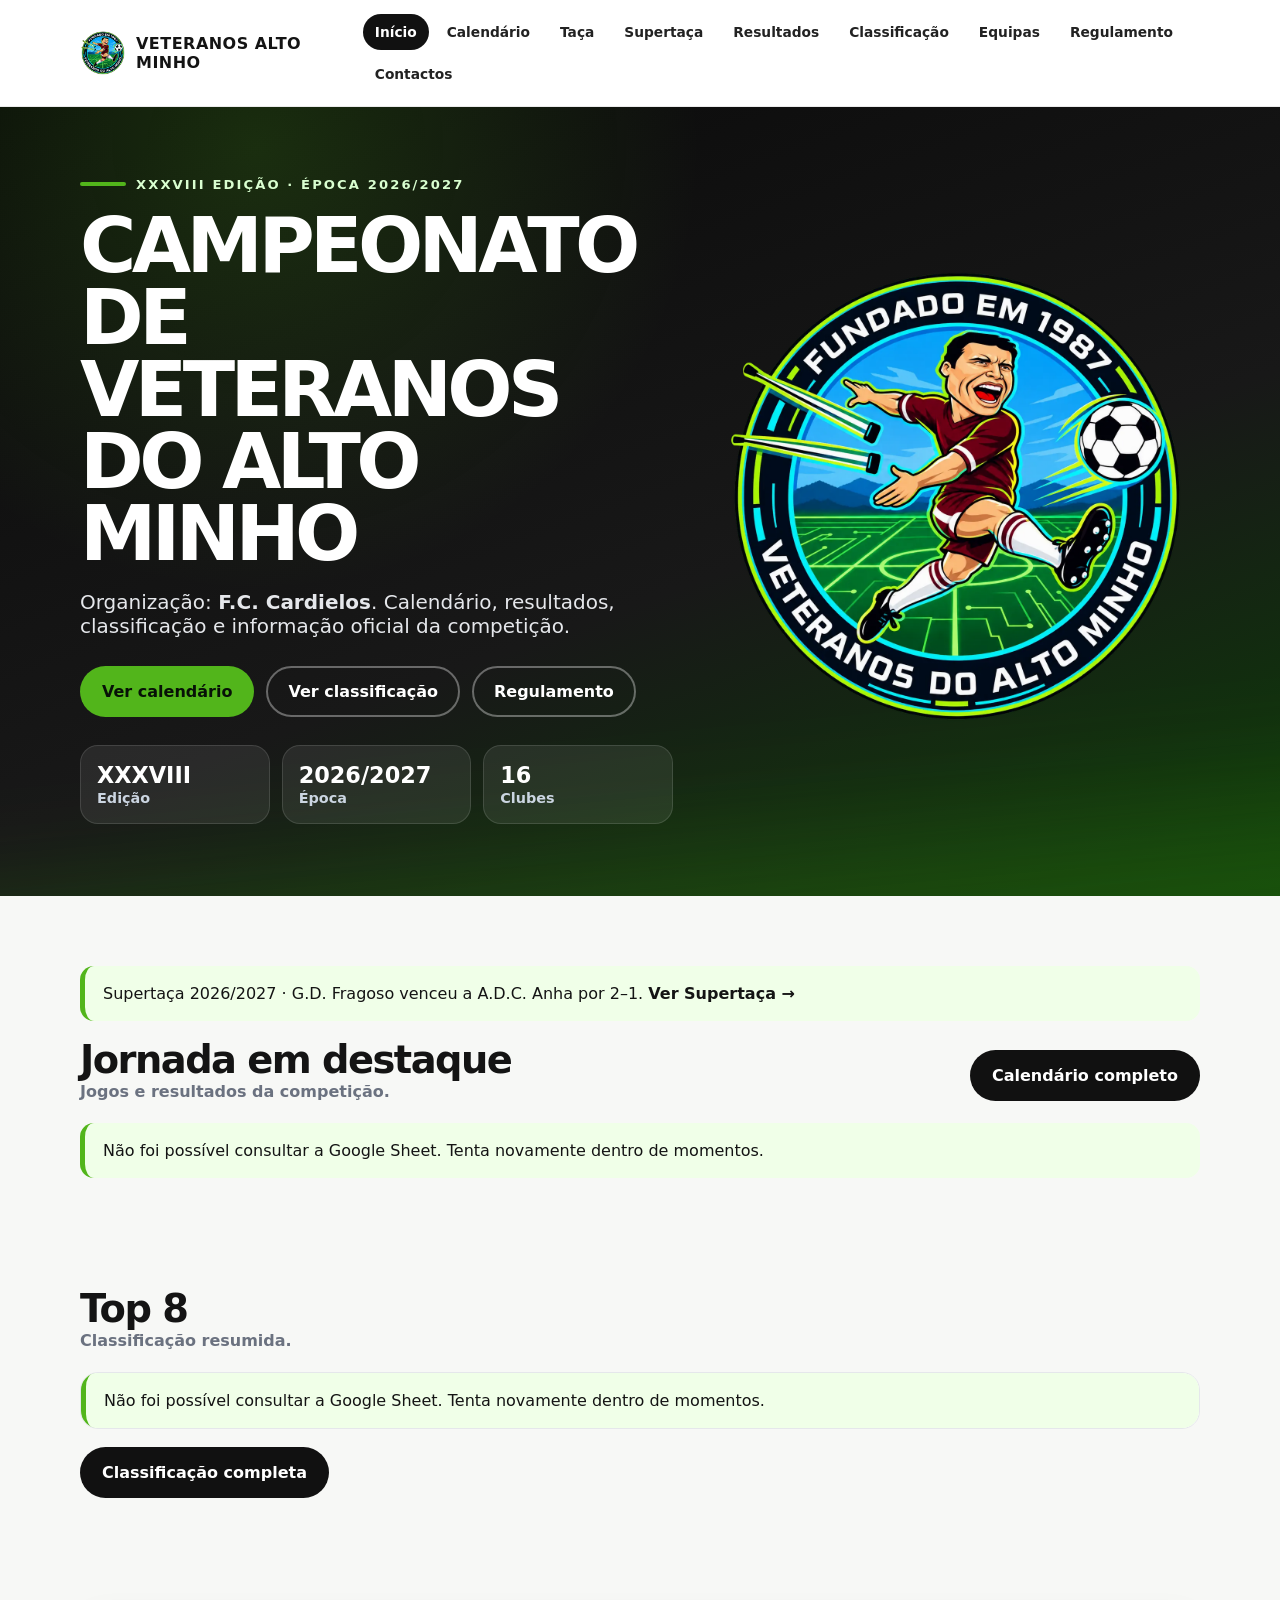
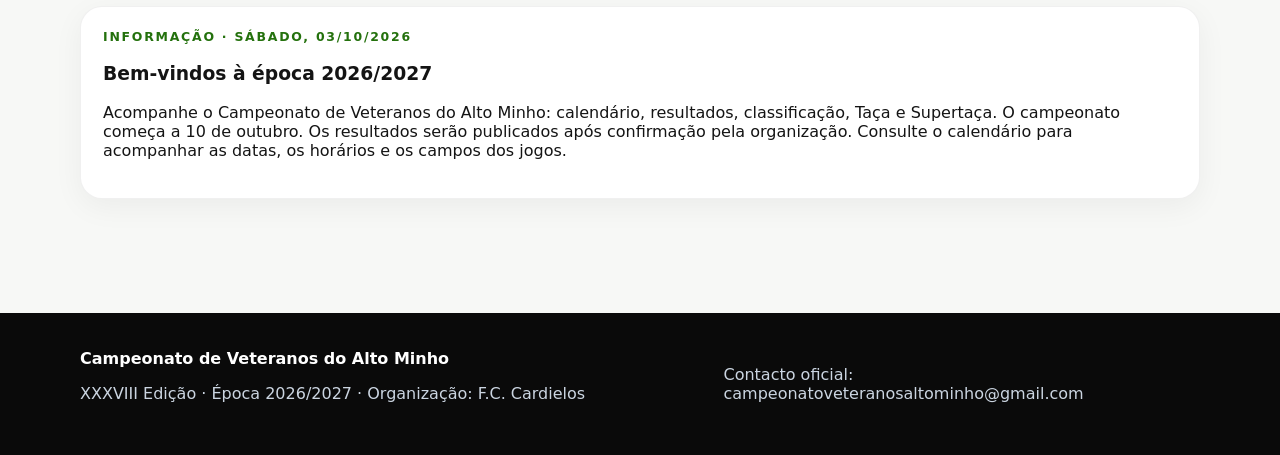
==== commit b3838cb6: "Ligar nomes dos clubes aos resumos e jogos em todas as páginas" ====
--- a/index.html
+++ b/index.html
@@ -10,7 +10,7 @@
 <meta name="twitter:card" content="summary">
 <meta name="twitter:title" content="Campeonato de Veteranos do Alto Minho 2026/2027">
 <meta name="twitter:description" content="Calendário, resultados, classificação e informação oficial da competição.">
-<meta name="twitter:image" content="https://veteranosaltominho.pt/assets/logo-veteranos-futurista-a.webp"><link rel="stylesheet" href="css/style.css?v=top8-pontos-20261013"></head><body>
+<meta name="twitter:image" content="https://veteranosaltominho.pt/assets/logo-veteranos-futurista-a.webp"><link rel="stylesheet" href="css/style.css?v=club-links-20261025"></head><body>
 <header class="site-header">
   <div class="container nav">
     <a class="brand" href="index.html"><span class="brand-mark"><img src="assets/logo-veteranos-futurista-a.webp" alt="Símbolo moderno do Campeonato de Veteranos do Alto Minho"></span><span>Veteranos Alto Minho</span></a>
@@ -29,8 +29,8 @@
   </div>
 </header>
 <main>
-<section class="hero"><div class="container hero-inner"><div><span class="eyebrow">XXXVIII Edição · Época 2026/2027</span><h1>Campeonato de Veteranos do Alto Minho</h1><p>Organização: <strong>F.C. Cardielos</strong>. Calendário, resultados, classificação e informação oficial da competição.</p><div class="hero-actions"><a class="btn btn-primary" href="calendario.html">Ver calendário</a><a class="btn btn-ghost" href="classificacao.html">Ver classificação</a><a class="btn btn-ghost" href="https://drive.google.com/file/d/1g0T4pOqf1OW-V-WvV_u14Z8r9iGljokA/view?usp=sharing" target="_blank" rel="noopener noreferrer">Regulamento</a></div><div class="stats-strip"><div class="stat"><strong>XXXVIII</strong><span>Edição</span></div><div class="stat"><strong>2026/2027</strong><span>Época</span></div><div class="stat"><strong>16</strong><span>Clubes</span></div></div></div><div class="hero-logo"><img src="assets/logo-veteranos-futurista-a.webp" alt="Logótipo Campeonato de Veteranos do Alto Minho"></div></div></section>
-<section class="section"><div class="container"><p class="notice">Supertaça 2026/2027 · G.D. Fragoso venceu a A.D.C. Anha por 2–1. <a href="supertaca.html"><strong>Ver Supertaça →</strong></a></p><div class="section-title"><div><h2 id="jornada-destaque-titulo">Jornada em destaque</h2><p id="jornada-destaque-descricao">Jogos e resultados da competição.</p></div><a class="btn btn-dark" href="calendario.html">Calendário completo</a></div><div class="jornadas-list" id="proxima-jornada"></div><div class="jornadas-mobile" id="proxima-jornada-mobile"></div></div></section>
+<section class="hero"><div class="container hero-inner"><div><span class="eyebrow">XXXVIII Edição · Época 2026/2027</span><h1>Campeonato de Veteranos do Alto Minho</h1><p>Organização: <strong><a class="club-link" href="equipa.html?equipa=F.C.%20Cardielos">F.C. Cardielos</a></strong>. Calendário, resultados, classificação e informação oficial da competição.</p><div class="hero-actions"><a class="btn btn-primary" href="calendario.html">Ver calendário</a><a class="btn btn-ghost" href="classificacao.html">Ver classificação</a><a class="btn btn-ghost" href="https://drive.google.com/file/d/1g0T4pOqf1OW-V-WvV_u14Z8r9iGljokA/view?usp=sharing" target="_blank" rel="noopener noreferrer">Regulamento</a></div><div class="stats-strip"><div class="stat"><strong>XXXVIII</strong><span>Edição</span></div><div class="stat"><strong>2026/2027</strong><span>Época</span></div><div class="stat"><strong>16</strong><span>Clubes</span></div></div></div><div class="hero-logo"><img src="assets/logo-veteranos-futurista-a.webp" alt="Logótipo Campeonato de Veteranos do Alto Minho"></div></div></section>
+<section class="section"><div class="container"><p class="notice">Supertaça 2026/2027 · <a class="club-link" href="equipa.html?equipa=G.D.%20Fragoso">G.D. Fragoso</a> venceu a <a class="club-link" href="equipa.html?equipa=A.D.C.%20Anha">A.D.C. Anha</a> por 2–1. <a href="supertaca.html"><strong>Ver Supertaça →</strong></a></p><div class="section-title"><div><h2 id="jornada-destaque-titulo">Jornada em destaque</h2><p id="jornada-destaque-descricao">Jogos e resultados da competição.</p></div><a class="btn btn-dark" href="calendario.html">Calendário completo</a></div><div class="jornadas-list" id="proxima-jornada"></div><div class="jornadas-mobile" id="proxima-jornada-mobile"></div></div></section>
 <section class="section"><div class="container"><div class="section-title"><div><h2>Top 8</h2><p>Classificação resumida.</p></div></div><div class="table-wrap" id="classificacao-top"></div><div style="margin-top:18px"><a class="btn btn-dark" href="classificacao.html">Classificação completa</a></div></div></section>
 <section class="section"><div class="container" id="ultimo-comunicado"></div></section>
 </main>
@@ -38,11 +38,11 @@
   <div class="container footer-grid">
     <div>
       <strong>Campeonato de Veteranos do Alto Minho</strong>
-      <p>XXXVIII Edição · Época 2026/2027 · Organização: F.C. Cardielos</p>
+      <p>XXXVIII Edição · Época 2026/2027 · Organização: <a class="club-link" href="equipa.html?equipa=F.C.%20Cardielos">F.C. Cardielos</a></p>
     </div>
     <div>
       <p>Contacto oficial: <a href="mailto:campeonatoveteranosaltominho@gmail.com">campeonatoveteranosaltominho@gmail.com</a></p>
     </div>
   </div>
 </footer>
-<script src="js/campeonato-sheet.js?v=horarios-20261012"></script><script src="js/app.js?v=jornada-confirmada-20261025"></script><script>siteInit.initHome();</script></body></html>+<script src="js/campeonato-sheet.js?v=horarios-20261012"></script><script src="js/app.js?v=club-links-20261025"></script><script>siteInit.initHome();</script></body></html>
--- a/css/style.css
+++ b/css/style.css
@@ -146,3 +146,8 @@
   .standings-points strong{font-size:1.125rem;font-weight:900;color:#fff}
   .standings-points small{font-size:.6875rem;font-weight:700;color:#fff}
 }
+
+/* Ligações aos resumos dos clubes, sem alterar o alinhamento dos emblemas. */
+.club-link{color:inherit;text-decoration:none}
+.club-link:hover{text-decoration:underline;text-underline-offset:3px}
+.club-link:focus-visible{outline:2px solid currentColor;outline-offset:3px;border-radius:4px}
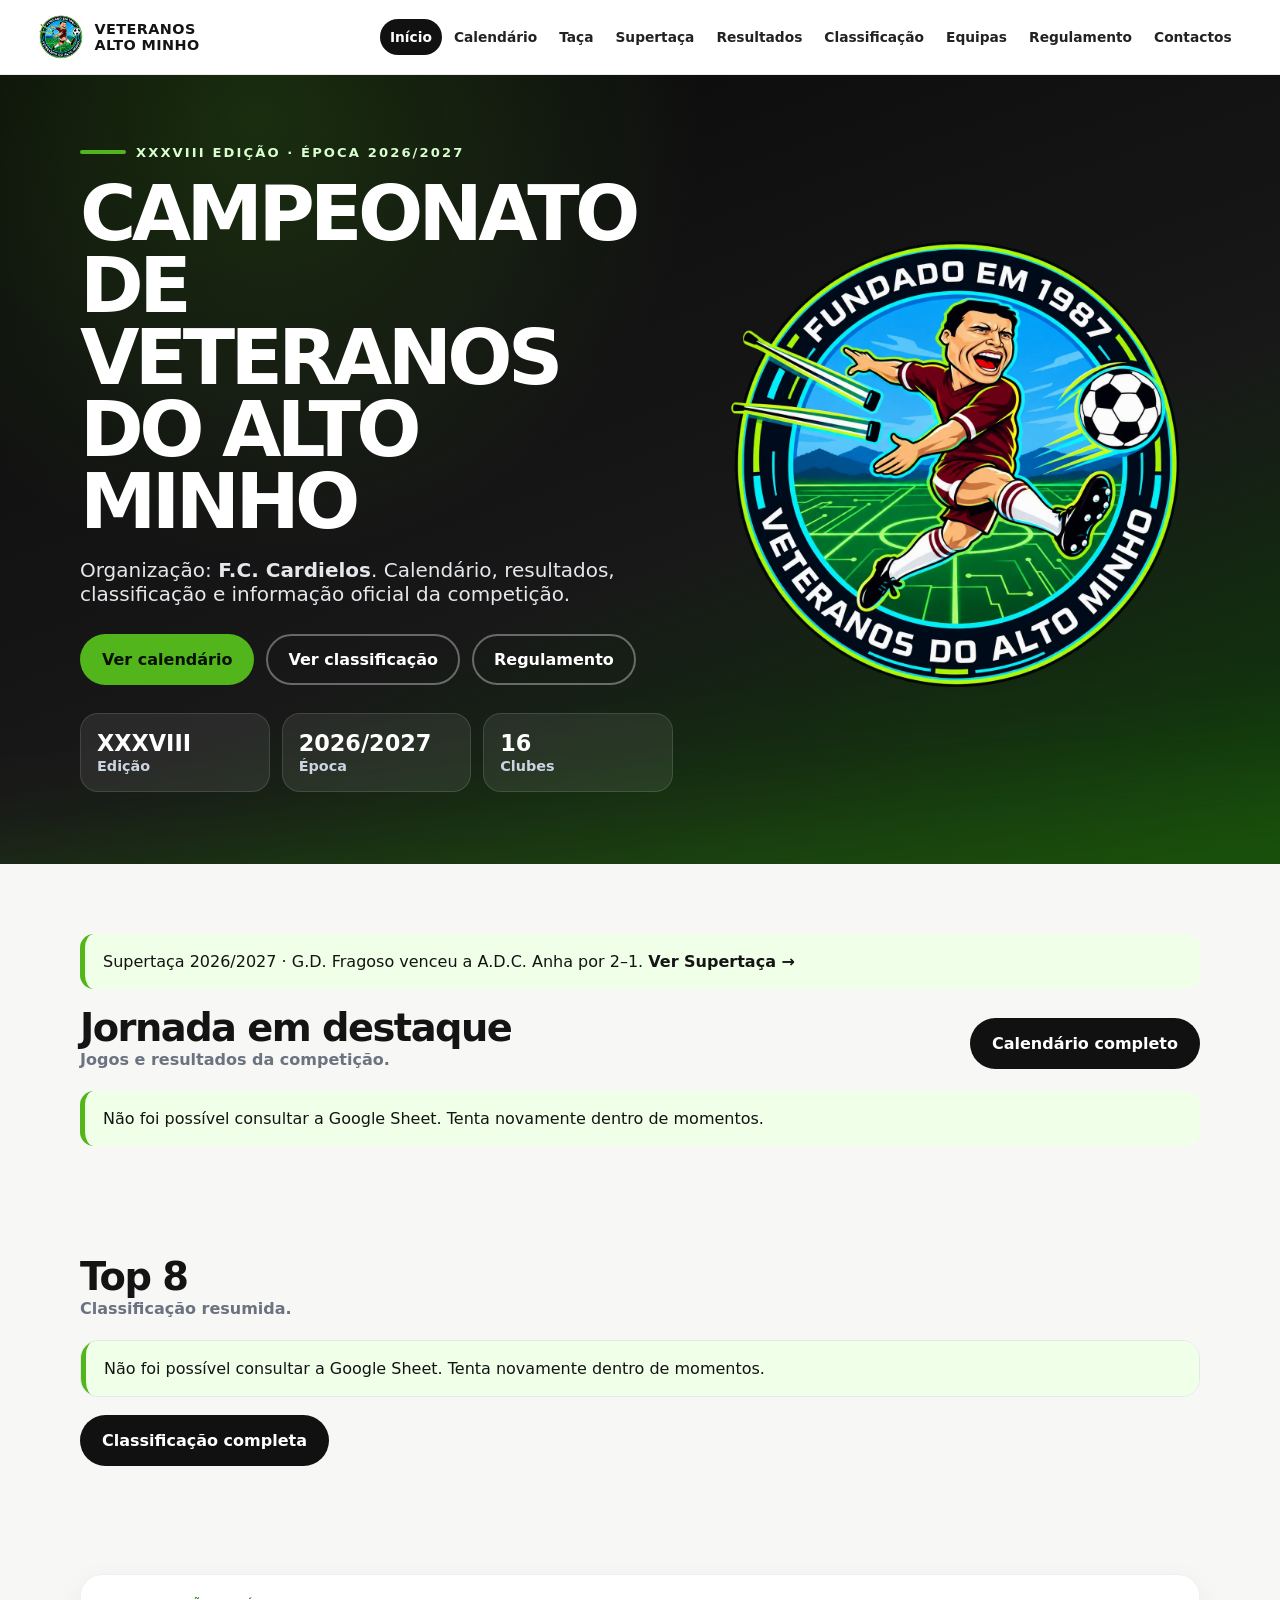
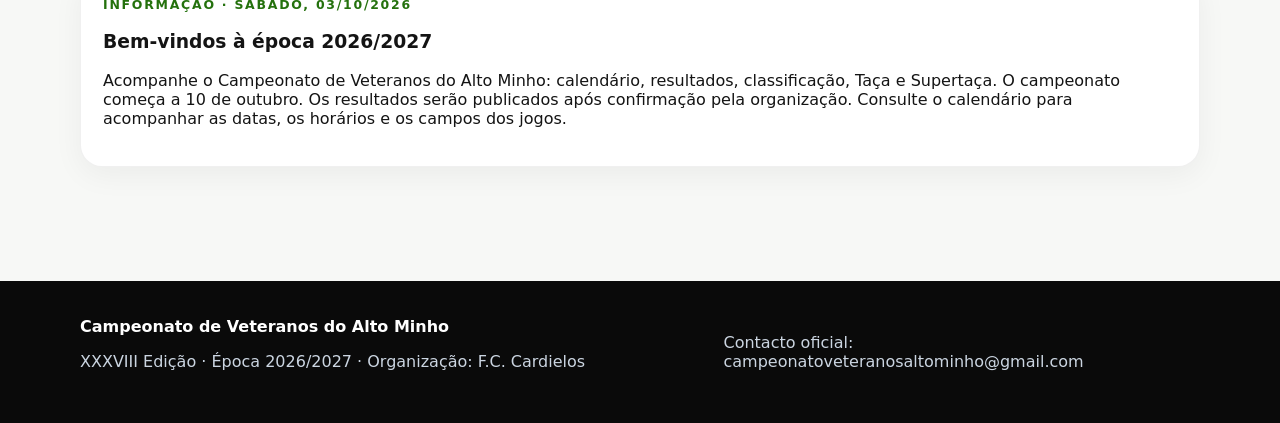
==== commit ded686d6: "Atualizar jornada em destaque à segunda-feira" ====
--- a/index.html
+++ b/index.html
@@ -45,4 +45,4 @@
     </div>
   </div>
 </footer>
-<script src="js/campeonato-sheet.js?v=horarios-20261012"></script><script src="js/app.js?v=club-links-20261025"></script><script>siteInit.initHome();</script></body></html>+<script src="js/campeonato-sheet.js?v=horarios-20261012"></script><script src="js/app.js?v=jornada-segunda-20261123"></script><script>siteInit.initHome();</script></body></html>
--- a/css/style.css
+++ b/css/style.css
@@ -151,3 +151,22 @@
 .club-link{color:inherit;text-decoration:none}
 .club-link:hover{text-decoration:underline;text-underline-offset:3px}
 .club-link:focus-visible{outline:2px solid currentColor;outline-offset:3px;border-radius:4px}
+
+/* Menu de PC numa única linha; menu recolhido quando falta largura. */
+@media(min-width:1021px){
+  .site-header .nav{width:min(1280px,94vw);gap:16px;flex-wrap:nowrap;align-items:center}
+  .nav .brand{flex:0 0 180px;font-size:.9rem}
+  .nav-links{flex-wrap:nowrap;gap:2px;width:auto}
+  .nav-links a{white-space:nowrap;font-size:.8rem;padding:10px 7px}
+}
+@media(min-width:1200px){
+  .nav-links a{font-size:.86rem;padding:10px}
+}
+@media(min-width:821px) and (max-width:1020px){
+  .nav{align-items:center}
+  .menu-toggle{display:block}
+  .nav-links{display:none;width:100%;flex-direction:column;align-items:stretch}
+  .nav.open{flex-wrap:wrap}
+  .nav.open .nav-links{display:flex}
+  .nav-links a{border-radius:12px;background:#f3f4f6}
+}
